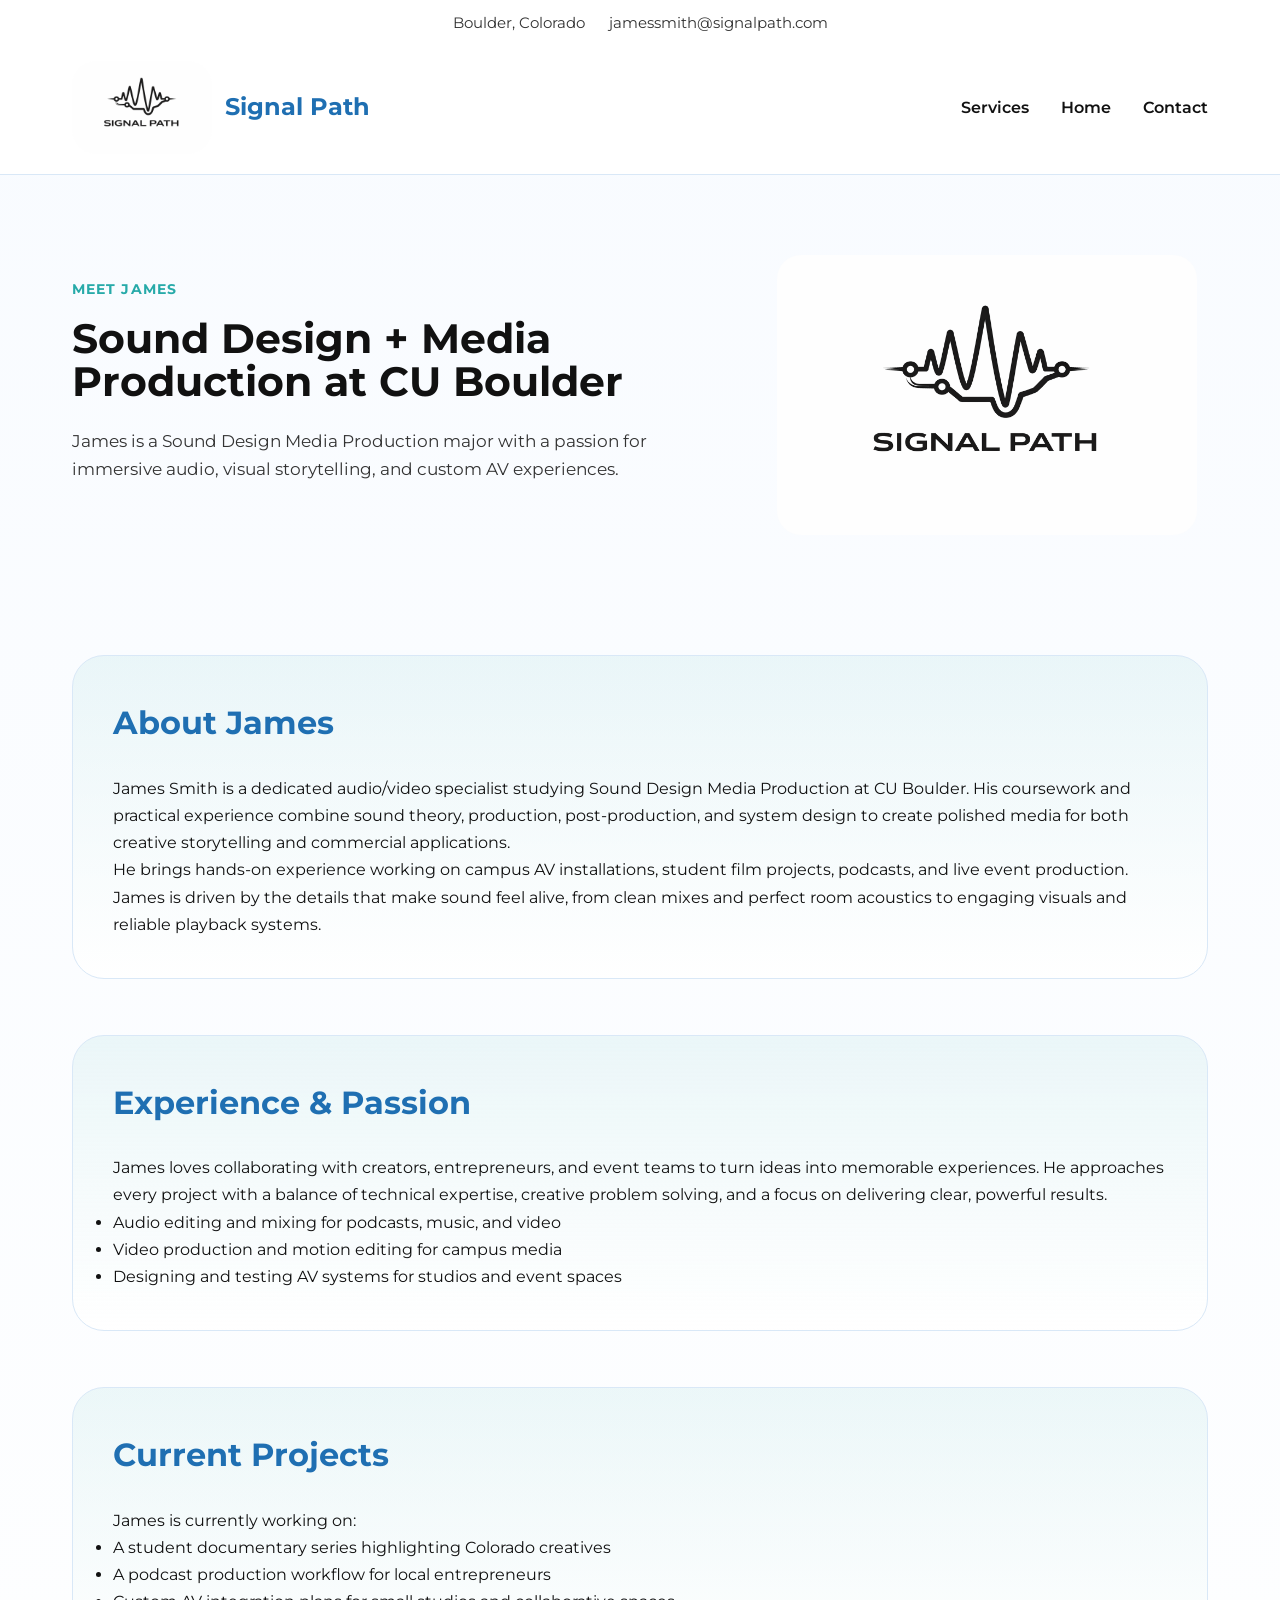
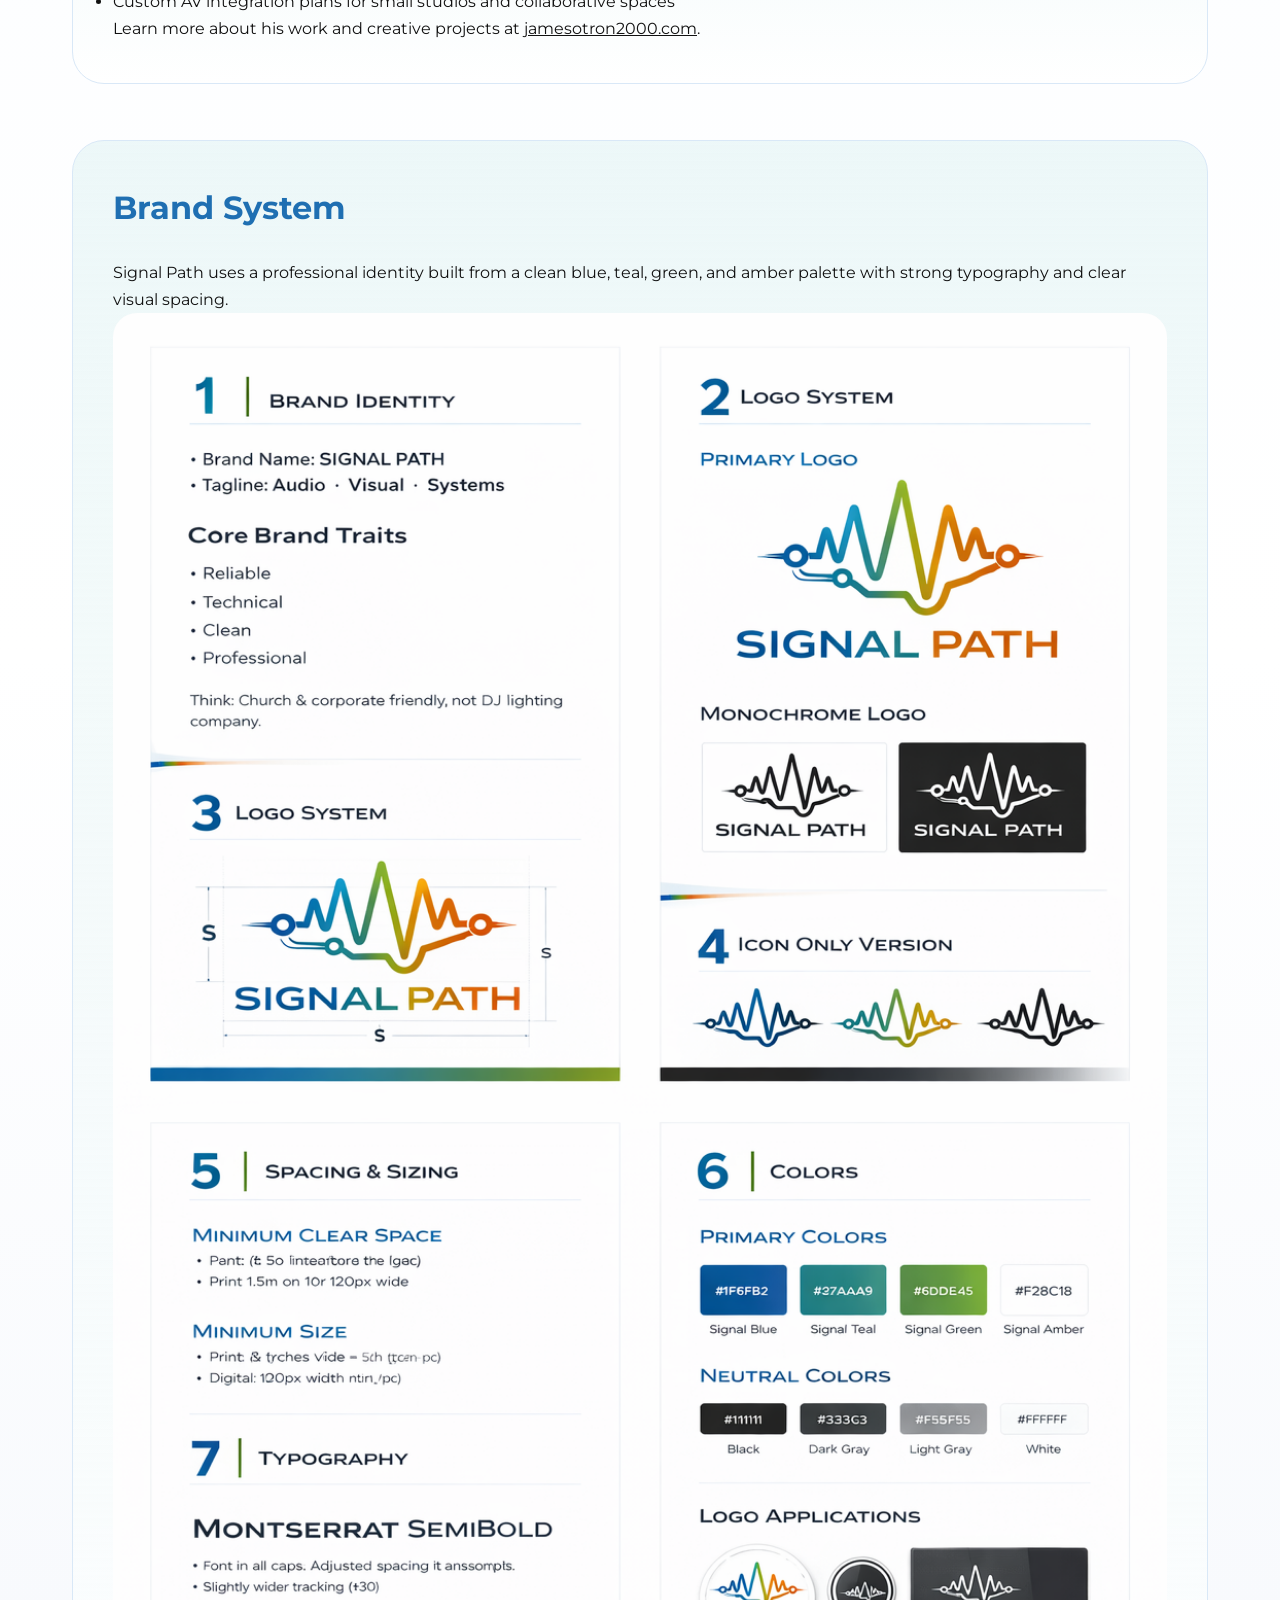
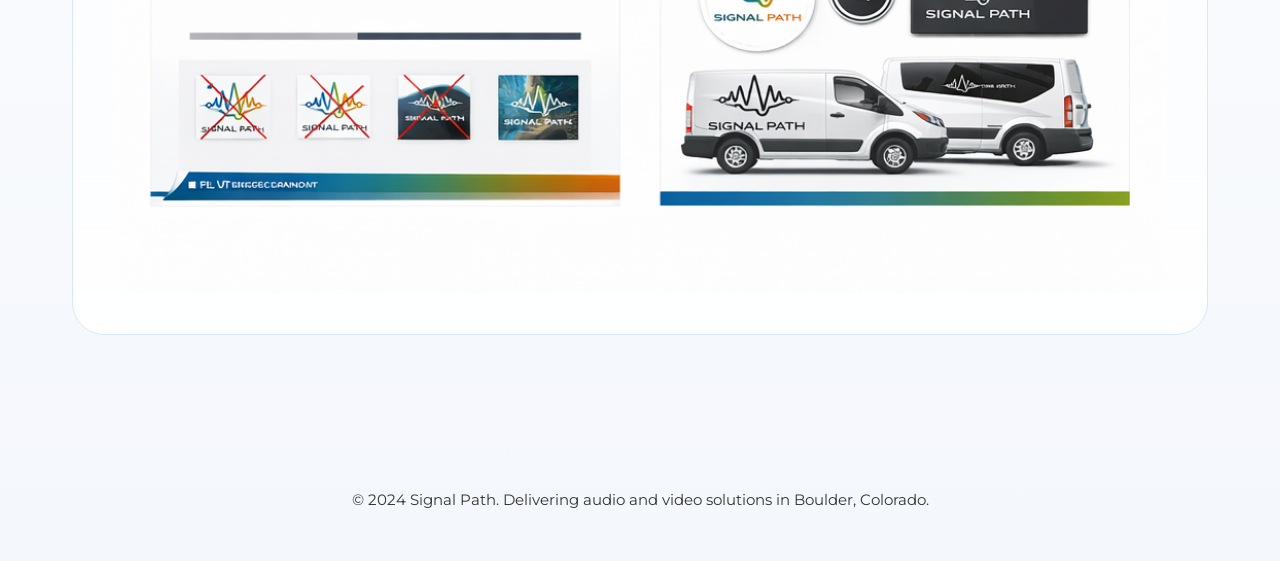
==== about.html @ b19c8df2 "push" ====
<!doctype html>
<html lang="en">
  <head>
    <meta charset="UTF-8" />
    <meta name="viewport" content="width=device-width, initial-scale=1.0" />
    <meta
      name="description"
      content="Meet James Smith, a Sound Design and Media Production major at CU Boulder, and learn about his experience, passion, and current AV projects."
    />
    <title>About James | Signal Path</title>
    <link rel="stylesheet" href="css/index.css" />
  </head>
  <body>
    <header>
      <div class="topbar">
        <span class="topbar__item">Boulder, Colorado</span>
        <span class="topbar__item">jamessmith@signalpath.com</span>
      </div>
      <nav class="navbar">
        <a class="brand" href="index.html">
          <img
            src="img/logo/Monochrome Logo.png"
            alt="Signal Path logo"
            class="brand-icon"
          />
          Signal Path
        </a>
        <ul class="nav-links">
          <li><a href="index.html#services">Services</a></li>
          <li><a href="index.html">Home</a></li>
          <li><a href="index.html#contact">Contact</a></li>
        </ul>
      </nav>
    </header>

    <main>
      <section class="hero">
        <div class="hero__content">
          <span class="eyebrow">Meet James</span>
          <h1>Sound Design + Media Production at CU Boulder</h1>
          <p>
            James is a Sound Design Media Production major with a passion for
            immersive audio, visual storytelling, and custom AV experiences.
          </p>
        </div>
        <div class="hero__visual">
          <img
            src="img/logo/Monochrome Logo.png"
            alt="Signal Path logo"
            class="hero__image"
          />
        </div>
      </section>

      <div class="container">
        <section class="feature-block">
          <h2>About James</h2>
          <p>
            James Smith is a dedicated audio/video specialist studying Sound
            Design Media Production at CU Boulder. His coursework and practical
            experience combine sound theory, production, post-production, and
            system design to create polished media for both creative
            storytelling and commercial applications.
          </p>
          <p>
            He brings hands-on experience working on campus AV installations,
            student film projects, podcasts, and live event production. James is
            driven by the details that make sound feel alive, from clean mixes
            and perfect room acoustics to engaging visuals and reliable playback
            systems.
          </p>
        </section>

        <section class="feature-block">
          <h2>Experience & Passion</h2>
          <p>
            James loves collaborating with creators, entrepreneurs, and event
            teams to turn ideas into memorable experiences. He approaches every
            project with a balance of technical expertise, creative problem
            solving, and a focus on delivering clear, powerful results.
          </p>
          <ul>
            <li>Audio editing and mixing for podcasts, music, and video</li>
            <li>Video production and motion editing for campus media</li>
            <li>
              Designing and testing AV systems for studios and event spaces
            </li>
          </ul>
        </section>

        <section class="feature-block">
          <h2>Current Projects</h2>
          <p>James is currently working on:</p>
          <ul>
            <li>
              A student documentary series highlighting Colorado creatives
            </li>
            <li>A podcast production workflow for local entrepreneurs</li>
            <li>
              Custom AV integration plans for small studios and collaborative
              spaces
            </li>
          </ul>
          <p>
            Learn more about his work and creative projects at
            <a
              href="https://jamesotron2000.com"
              target="_blank"
              rel="noopener noreferrer"
              >jamesotron2000.com</a
            >.
          </p>
        </section>

        <section class="feature-block">
          <h2>Brand System</h2>
          <p>
            Signal Path uses a professional identity built from a clean blue,
            teal, green, and amber palette with strong typography and clear
            visual spacing.
          </p>
          <div class="brand-image">
            <img src="img/logo/StyleGuide.png" alt="Signal Path style guide" />
          </div>
        </section>
      </div>
    </main>

    <footer>
      <p>
        &copy; 2024 Signal Path. Delivering audio and video solutions in
        Boulder, Colorado.
      </p>
    </footer>
  </body>
</html>
---- css/index.css ----
﻿@import url("https://fonts.googleapis.com/css2?family=Montserrat:wght@400;500;600;700&display=swap");

:root {
  font-family: "Montserrat", "Segoe UI", Tahoma, Geneva, Verdana, sans-serif;
  --bg: #ffffff;
  --surface: #ffffff;
  --surface-soft: #f5f5f5;
  --text: #111111;
  --muted: #333333;
  --primary: #1f6fb2;
  --accent: #27aaa9;
  --accent-warm: #f28c18;
  --accent-highlight: #6dde45;
  --border: #d9e8f7;
  --shadow: 0 18px 45px rgba(31, 111, 178, 0.12);
}

* {
  margin: 0;
  padding: 0;
  box-sizing: border-box;
}

html {
  scroll-behavior: smooth;
}

body {
  min-height: 100vh;
  background: linear-gradient(180deg, #f8fbff 0%, #ffffff 60%, #f4f7fc 100%);
  color: var(--text);
  line-height: 1.7;
}

a {
  color: inherit;
}

a:hover {
  color: var(--accent);
}

img {
  max-width: 100%;
  display: block;
}

header {
  position: sticky;
  top: 0;
  z-index: 100;
  backdrop-filter: blur(14px);
  background: rgba(255, 255, 255, 0.94);
  border-bottom: 1px solid var(--border);
}

.topbar {
  display: flex;
  justify-content: center;
  gap: 1.5rem;
  padding: 0.6rem 2rem;
  font-size: 0.95rem;
  color: var(--muted);
}

.navbar {
  max-width: 1200px;
  margin: 0 auto;
  display: flex;
  align-items: center;
  justify-content: space-between;
  gap: 1rem;
  padding: 1rem 2rem 1.25rem;
}

.brand {
  display: inline-flex;
  align-items: center;
  gap: 0.8rem;
  font-size: 1.5rem;
  font-weight: 700;
  color: var(--primary);
  text-decoration: none;
}

.nav-links {
  list-style: none;
  display: flex;
  gap: 2rem;
}

.nav-links a {
  text-decoration: none;
  color: var(--text);
  font-weight: 600;
  transition: color 0.25s ease;
}

.nav-links a:hover {
  color: var(--primary);
}

.hero {
  display: grid;
  grid-template-columns: 1.5fr 1fr;
  gap: 2rem;
  align-items: center;
  max-width: 1200px;
  margin: 0 auto;
  padding: 5rem 2rem 4rem;
}

.hero__content {
  color: var(--text);
}

.eyebrow {
  display: inline-block;
  margin-bottom: 1rem;
  color: var(--accent);
  font-weight: 700;
  letter-spacing: 0.08em;
  text-transform: uppercase;
  font-size: 0.85rem;
}

.hero h1 {
  font-size: clamp(2.4rem, 3.2vw, 4rem);
  line-height: 1.05;
  max-width: 55rem;
  margin-bottom: 1.5rem;
}

.hero p {
  max-width: 48rem;
  margin-bottom: 2rem;
  color: var(--muted);
  font-size: 1.05rem;
}

.hero__actions {
  display: flex;
  flex-wrap: wrap;
  gap: 1rem;
}

.cta-button,
.ghost-button {
  display: inline-flex;
  align-items: center;
  justify-content: center;
  border-radius: 999px;
  padding: 0.95rem 1.9rem;
  font-weight: 700;
  text-decoration: none;
  transition:
    transform 0.25s ease,
    background 0.25s ease,
    color 0.25s ease;
}

.cta-button {
  background: var(--primary);
  color: #ffffff;
  box-shadow: 0 16px 35px rgba(31, 111, 178, 0.2);
}

.ghost-button {
  border: 2px solid var(--primary);
  color: var(--primary);
  background: rgba(255, 255, 255, 0.94);
}

.cta-button:hover,
.ghost-button:hover {
  transform: translateY(-2px);
}

.hero__stats {
  display: grid;
  gap: 1rem;
}

.stat-card {
  background: rgba(255, 255, 255, 0.92);
  border: 1px solid rgba(15, 52, 96, 0.08);
  border-radius: 24px;
  padding: 1.5rem;
  box-shadow: var(--shadow);
  text-align: center;
}

.stat-card span {
  display: block;
  font-size: 2.2rem;
  font-weight: 800;
  color: var(--primary);
  margin-bottom: 0.4rem;
}

.stat-card p {
  color: var(--muted);
}

.container {
  max-width: 1200px;
  margin: 0 auto;
  padding: 0 2rem 4rem;
}

section {
  margin: 3.5rem 0;
}

h2 {
  color: var(--primary);
  font-size: clamp(2rem, 2.2vw, 2.6rem);
  margin-bottom: 1.5rem;
}

.services,
.feature-grid,
.about-grid,
.contact-grid {
  display: grid;
  gap: 1.6rem;
}

.services,
.feature-grid {
  grid-template-columns: repeat(3, minmax(0, 1fr));
}

.service-card,
.feature-card,
.contact-card,
.about-highlight {
  background: var(--surface);
  border-radius: 24px;
  padding: 2rem;
  box-shadow: var(--shadow);
}

.service-card h3,
.feature-card h3 {
  font-size: 1.35rem;
  margin-bottom: 1rem;
  color: var(--primary);
}

.service-card p,
.feature-card p,
.about-highlight p,
.contact-card p {
  color: var(--muted);
  line-height: 1.8;
}

.service-card:hover,
.feature-card:hover,
.contact-card:hover,
.about-highlight:hover {
  transform: translateY(-5px);
  transition: transform 0.25s ease;
}

.feature-block {
  background: linear-gradient(
    180deg,
    rgba(39, 170, 169, 0.08),
    rgba(255, 255, 255, 0.95)
  );
  border-radius: 32px;
  padding: 2.5rem;
  border: 1px solid var(--border);
}

.about-section {
  padding: 1rem 0;
}

.about-grid {
  grid-template-columns: 1.2fr 0.8fr;
  align-items: center;
}

.hero__visual,
.brand-image {
  display: grid;
  gap: 1.5rem;
}

.hero__image,
.brand-image img,
.brand-icon {
  width: 100%;
  height: auto;
  display: block;
  border-radius: 24px;
}

.hero__visual {
  max-width: 420px;
  margin: 0 auto;
}

.brand-icon {
  width: 140px;
}

.about-grid ul {
  list-style: none;
  display: grid;
  gap: 0.75rem;
  margin-top: 1.5rem;
}

.about-grid li {
  position: relative;
  padding-left: 1.5rem;
  color: var(--muted);
}

.about-grid li::before {
  content: "•";
  position: absolute;
  left: 0;
  color: var(--accent-warm);
  font-weight: 800;
}

.about-highlight {
  min-height: 100%;
  display: flex;
  align-items: center;
  justify-content: center;
  color: var(--text);
  font-size: 1.05rem;
  line-height: 1.9;
}

.contact-grid {
  grid-template-columns: 1.2fr 0.8fr;
}

.contact-card {
  display: flex;
  flex-direction: column;
  justify-content: space-between;
}

.contact-card h2,
.contact-card h3 {
  color: var(--primary);
  margin-bottom: 1rem;
}

.contact-card a {
  color: var(--primary);
  text-decoration: none;
}

.contact-cta {
  background: linear-gradient(180deg, #ffffff 0%, #eaf6ff 100%);
}

footer {
  padding: 2rem 2rem 3rem;
  text-align: center;
  color: var(--muted);
  font-size: 0.95rem;
}

@media (max-width: 980px) {
  .hero,
  .about-grid,
  .contact-grid,
  .services,
  .feature-grid {
    grid-template-columns: 1fr;
  }

  .navbar {
    flex-direction: column;
    align-items: flex-start;
  }

  .nav-links {
    flex-wrap: wrap;
    gap: 1rem;
  }
}

@media (max-width: 640px) {
  .topbar,
  .navbar,
  .hero,
  .hero__actions,
  .container {
    padding-left: 1.25rem;
    padding-right: 1.25rem;
  }

  .hero {
    padding-top: 3rem;
  }

  .hero__stats {
    grid-template-columns: repeat(2, minmax(0, 1fr));
  }

  .hero h1 {
    font-size: 2.4rem;
  }

  .hero__actions {
    flex-direction: column;
    align-items: stretch;
  }

  .cta-button,
  .ghost-button {
    width: 100%;
  }
}
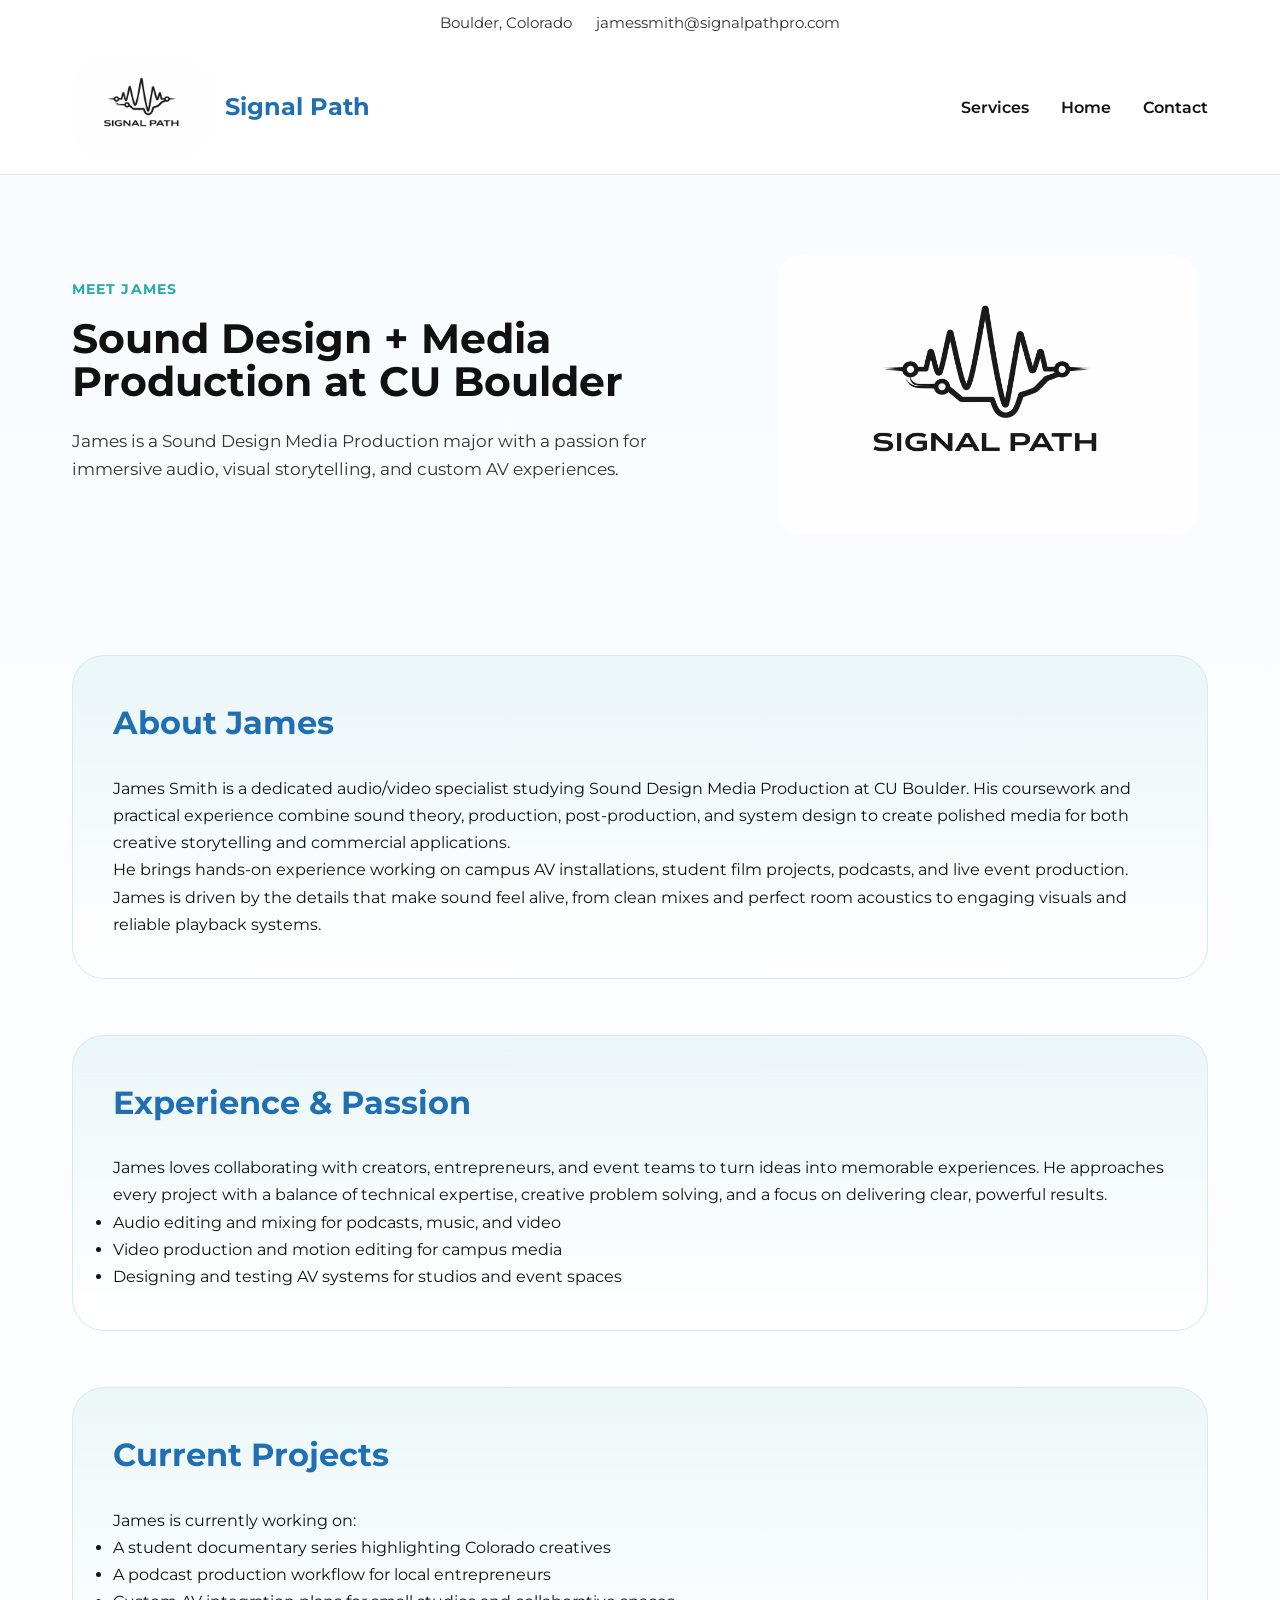
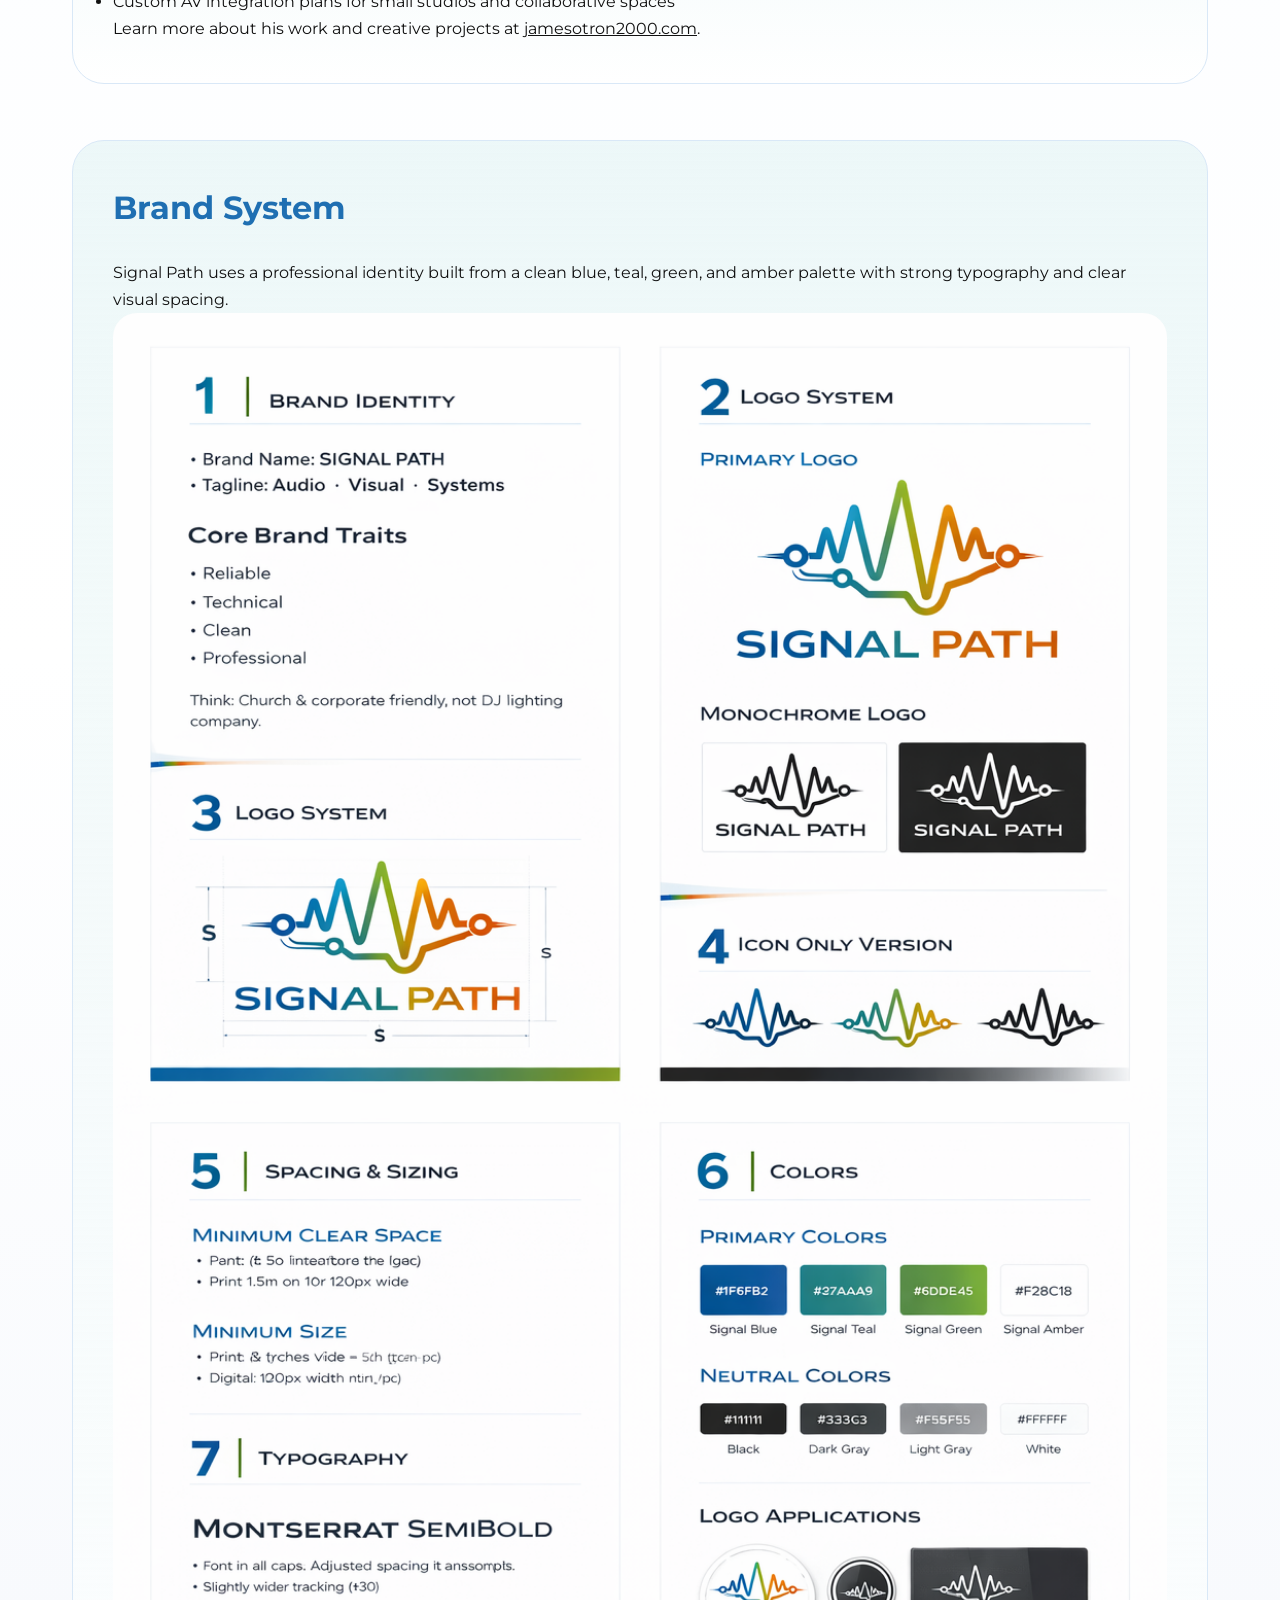
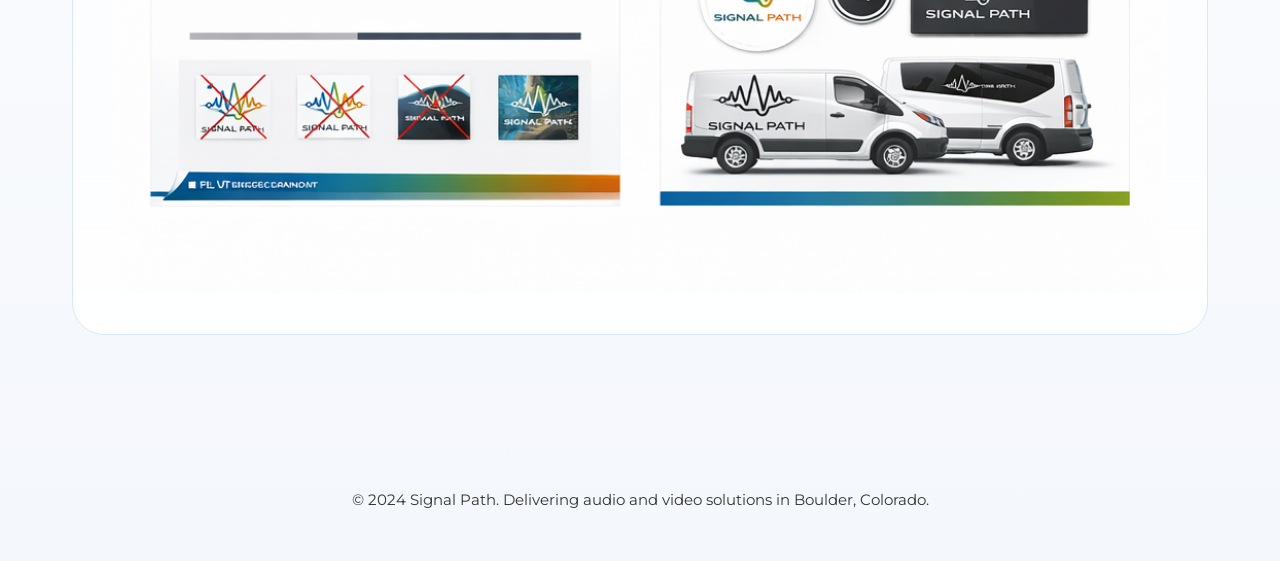
==== commit 44733cc3: "Fix website contact email domain" ====
--- a/about.html
+++ b/about.html
@@ -14,7 +14,7 @@
     <header>
       <div class="topbar">
         <span class="topbar__item">Boulder, Colorado</span>
-        <span class="topbar__item">jamessmith@signalpath.com</span>
+        <span class="topbar__item">jamessmith@signalpathpro.com</span>
       </div>
       <nav class="navbar">
         <a class="brand" href="index.html">
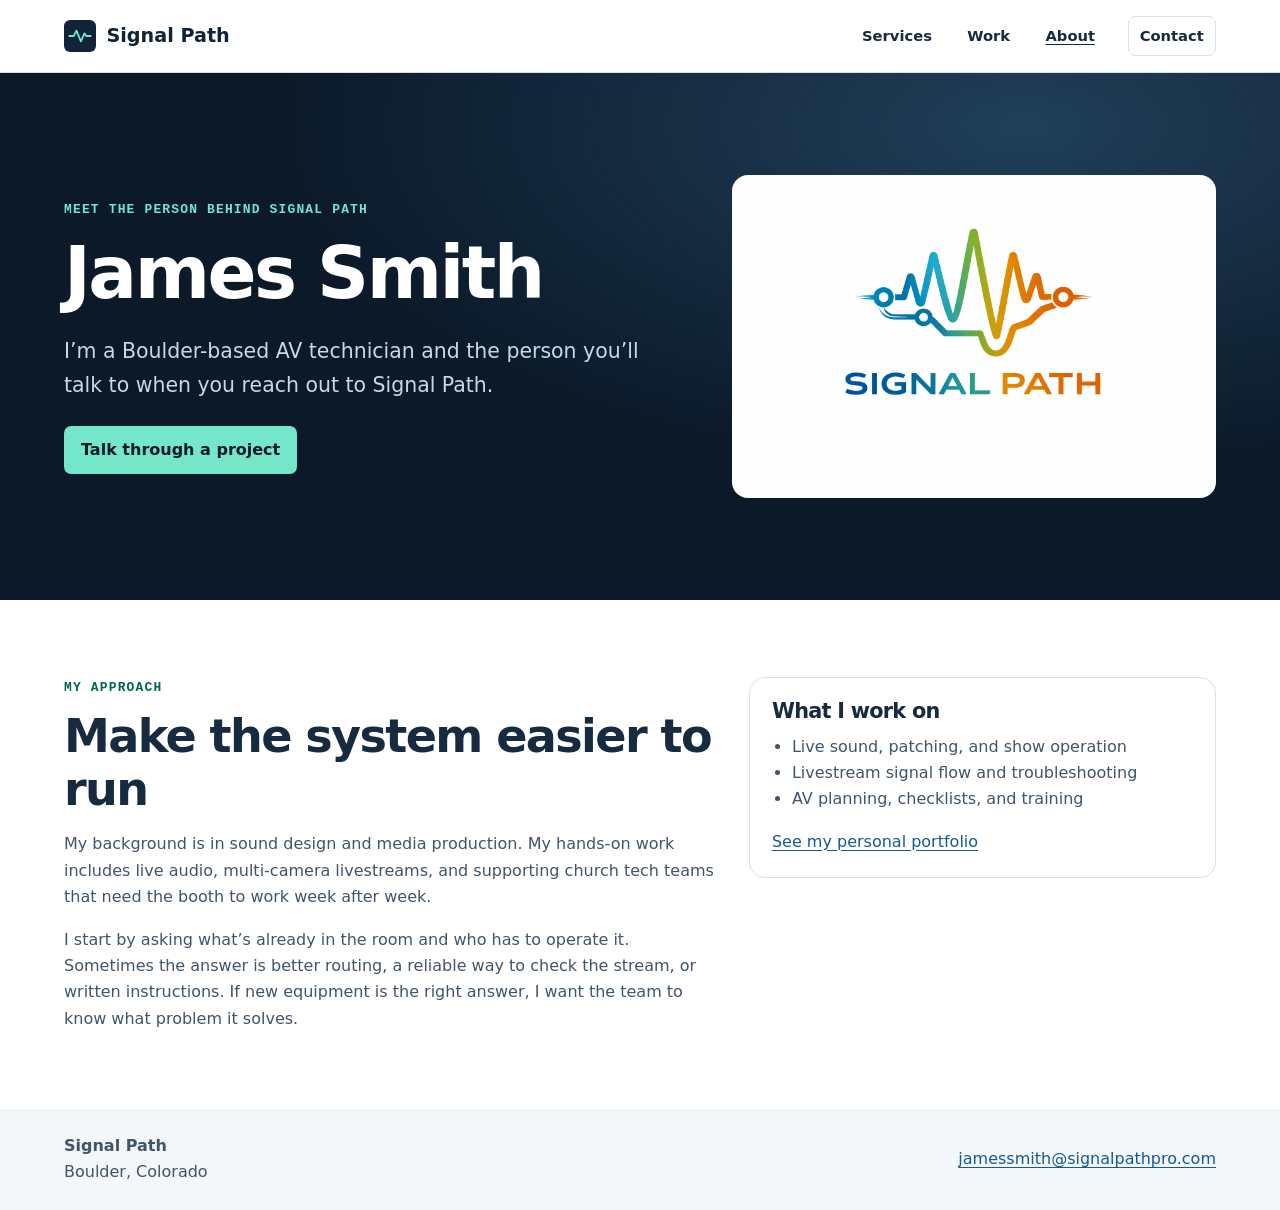
==== commit d31ab6d4: "Refresh Signal Path services, project examples, and contact flow" ====
--- a/about.html
+++ b/about.html
@@ -1,136 +1,77 @@
 <!doctype html>
 <html lang="en">
-  <head>
-    <meta charset="UTF-8" />
-    <meta name="viewport" content="width=device-width, initial-scale=1.0" />
-    <meta
-      name="description"
-      content="Meet James Smith, a Sound Design and Media Production major at CU Boulder, and learn about his experience, passion, and current AV projects."
-    />
-    <title>About James | Signal Path</title>
-    <link rel="stylesheet" href="css/index.css" />
-  </head>
-  <body>
-    <header>
-      <div class="topbar">
-        <span class="topbar__item">Boulder, Colorado</span>
-        <span class="topbar__item">jamessmith@signalpathpro.com</span>
+<head>
+  <meta charset="UTF-8">
+  <meta name="viewport" content="width=device-width, initial-scale=1">
+  <meta name="description" content="Meet James Smith, the Boulder-based AV technician behind Signal Path, and learn about his work in live sound, livestreaming, and AV training.">
+  <meta name="theme-color" content="#102338">
+  <meta property="og:type" content="website">
+  <meta property="og:site_name" content="Signal Path">
+  <meta property="og:title" content="James Smith | About Signal Path">
+  <meta property="og:description" content="Meet James Smith, the Boulder-based AV technician behind Signal Path, and learn about his work in live sound, livestreaming, and AV training.">
+  <meta property="og:url" content="https://signalpathpro.com/about.html">
+  <link rel="canonical" href="https://signalpathpro.com/about.html">
+  <title>James Smith | About Signal Path</title>
+  <link rel="icon" href="img/logo/Monochrome%20Logo.png" type="image/png">
+  <link rel="stylesheet" href="css/index.css">
+</head>
+<body>
+  <a href="#main" class="skip">Skip to content</a>
+  <header class="site-header">
+    <nav class="wrap nav" aria-label="Main">
+      <a class="wordmark" href="index.html">
+        <svg viewBox="0 0 36 36" width="32" height="32" aria-hidden="true" focusable="false">
+          <rect width="36" height="36" rx="7" fill="#102338"/>
+          <path d="M6 18h5l3-6 5 12 4-9 2 3h5" fill="none" stroke="#74e6ca" stroke-width="2" stroke-linecap="round" stroke-linejoin="round"/>
+        </svg>
+        <span>Signal Path</span>
+      </a>
+      <ul class="nav-links">
+        <li><a href="index.html#services">Services</a></li>
+        <li><a href="index.html#work">Work</a></li>
+        <li><a href="about.html" aria-current="page">About</a></li>
+        <li><a class="nav-cta" href="index.html#contact">Contact</a></li>
+      </ul>
+    </nav>
+  </header>
+  <main id="main">
+    <section class="hero about-hero" aria-labelledby="hero-title">
+      <div class="wrap hero-grid">
+        <div class="hero-copy">
+          <p class="eyebrow">Meet the person behind Signal Path</p>
+          <h1 id="hero-title">James Smith</h1>
+          <p class="lede">I’m a Boulder-based AV technician and the person you’ll talk to when you reach out to Signal Path.</p>
+          <div class="actions"><a class="button primary" href="index.html#contact">Talk through a project</a></div>
+        </div>
+        <div class="about-visual">
+          <img src="img/logo/Color%20Logo.png" width="1536" height="1024" alt="Signal Path logo">
+        </div>
       </div>
-      <nav class="navbar">
-        <a class="brand" href="index.html">
-          <img
-            src="img/logo/Monochrome Logo.png"
-            alt="Signal Path logo"
-            class="brand-icon"
-          />
-          Signal Path
-        </a>
-        <ul class="nav-links">
-          <li><a href="index.html#services">Services</a></li>
-          <li><a href="index.html">Home</a></li>
-          <li><a href="index.html#contact">Contact</a></li>
+    </section>
+
+    <section class="wrap section about-body" aria-labelledby="about-title">
+      <div>
+        <p class="eyebrow">My approach</p>
+        <h2 id="about-title">Make the system easier to run</h2>
+        <p>My background is in sound design and media production. My hands-on work includes live audio, multi-camera livestreams, and supporting church tech teams that need the booth to work week after week.</p>
+        <p>I start by asking what’s already in the room and who has to operate it. Sometimes the answer is better routing, a reliable way to check the stream, or written instructions. If new equipment is the right answer, I want the team to know what problem it solves.</p>
+      </div>
+      <aside class="card">
+        <h3>What I work on</h3>
+        <ul class="plain-list">
+          <li>Live sound, patching, and show operation</li>
+          <li>Livestream signal flow and troubleshooting</li>
+          <li>AV planning, checklists, and training</li>
         </ul>
-      </nav>
-    </header>
-
-    <main>
-      <section class="hero">
-        <div class="hero__content">
-          <span class="eyebrow">Meet James</span>
-          <h1>Sound Design + Media Production at CU Boulder</h1>
-          <p>
-            James is a Sound Design Media Production major with a passion for
-            immersive audio, visual storytelling, and custom AV experiences.
-          </p>
-        </div>
-        <div class="hero__visual">
-          <img
-            src="img/logo/Monochrome Logo.png"
-            alt="Signal Path logo"
-            class="hero__image"
-          />
-        </div>
-      </section>
-
-      <div class="container">
-        <section class="feature-block">
-          <h2>About James</h2>
-          <p>
-            James Smith is a dedicated audio/video specialist studying Sound
-            Design Media Production at CU Boulder. His coursework and practical
-            experience combine sound theory, production, post-production, and
-            system design to create polished media for both creative
-            storytelling and commercial applications.
-          </p>
-          <p>
-            He brings hands-on experience working on campus AV installations,
-            student film projects, podcasts, and live event production. James is
-            driven by the details that make sound feel alive, from clean mixes
-            and perfect room acoustics to engaging visuals and reliable playback
-            systems.
-          </p>
-        </section>
-
-        <section class="feature-block">
-          <h2>Experience & Passion</h2>
-          <p>
-            James loves collaborating with creators, entrepreneurs, and event
-            teams to turn ideas into memorable experiences. He approaches every
-            project with a balance of technical expertise, creative problem
-            solving, and a focus on delivering clear, powerful results.
-          </p>
-          <ul>
-            <li>Audio editing and mixing for podcasts, music, and video</li>
-            <li>Video production and motion editing for campus media</li>
-            <li>
-              Designing and testing AV systems for studios and event spaces
-            </li>
-          </ul>
-        </section>
-
-        <section class="feature-block">
-          <h2>Current Projects</h2>
-          <p>James is currently working on:</p>
-          <ul>
-            <li>
-              A student documentary series highlighting Colorado creatives
-            </li>
-            <li>A podcast production workflow for local entrepreneurs</li>
-            <li>
-              Custom AV integration plans for small studios and collaborative
-              spaces
-            </li>
-          </ul>
-          <p>
-            Learn more about his work and creative projects at
-            <a
-              href="https://jamesotron2000.com"
-              target="_blank"
-              rel="noopener noreferrer"
-              >jamesotron2000.com</a
-            >.
-          </p>
-        </section>
-
-        <section class="feature-block">
-          <h2>Brand System</h2>
-          <p>
-            Signal Path uses a professional identity built from a clean blue,
-            teal, green, and amber palette with strong typography and clear
-            visual spacing.
-          </p>
-          <div class="brand-image">
-            <img src="img/logo/StyleGuide.png" alt="Signal Path style guide" />
-          </div>
-        </section>
-      </div>
-    </main>
-
-    <footer>
-      <p>
-        &copy; 2024 Signal Path. Delivering audio and video solutions in
-        Boulder, Colorado.
-      </p>
-    </footer>
-  </body>
+        <p><a href="https://jamesotron2000.com">See my personal portfolio</a></p>
+      </aside>
+    </section>
+  </main>
+  <footer class="site-footer">
+    <div class="wrap footer-inner">
+      <div><strong>Signal Path</strong><br>Boulder, Colorado</div>
+      <a href="mailto:jamessmith@signalpathpro.com">jamessmith@signalpathpro.com</a>
+    </div>
+  </footer>
+</body>
 </html>
--- a/css/index.css
+++ b/css/index.css
@@ -1,425 +1,95 @@
-﻿@import url("https://fonts.googleapis.com/css2?family=Montserrat:wght@400;500;600;700&display=swap");
-
 :root {
-  font-family: "Montserrat", "Segoe UI", Tahoma, Geneva, Verdana, sans-serif;
-  --bg: #ffffff;
-  --surface: #ffffff;
-  --surface-soft: #f5f5f5;
-  --text: #111111;
-  --muted: #333333;
-  --primary: #1f6fb2;
-  --accent: #27aaa9;
-  --accent-warm: #f28c18;
-  --accent-highlight: #6dde45;
-  --border: #d9e8f7;
-  --shadow: 0 18px 45px rgba(31, 111, 178, 0.12);
+  color-scheme: light;
+  font-family: system-ui, -apple-system, BlinkMacSystemFont, "Segoe UI", sans-serif;
+  --navy: #102338;
+  --navy-deep: #0b1929;
+  --ink: #162b3f;
+  --muted: #40556a;
+  --paper: #f3f7f9;
+  --white: #fff;
+  --line: #d6e1e7;
+  --blue: #145a94;
+  --teal: #006654;
+  --mint: #74e6ca;
+  --radius: 1rem;
 }
 
-* {
-  margin: 0;
-  padding: 0;
-  box-sizing: border-box;
+*, *::before, *::after { box-sizing: border-box; }
+html { scroll-padding-top: 6rem; }
+body { margin: 0; background: var(--white); color: var(--ink); line-height: 1.65; }
+a { color: var(--blue); text-underline-offset: .2em; }
+a:hover { text-decoration-thickness: 2px; }
+a:focus-visible, summary:focus-visible { outline: 3px solid #147cb5; outline-offset: 4px; }
+.hero a:focus-visible, .contact-panel a:focus-visible { outline-color: var(--mint); }
+img, svg { display: block; max-width: 100%; }
+p, h1, h2, h3, ul, ol { margin: 0; }
+h1, h2, h3 { line-height: 1.14; letter-spacing: -.035em; }
+h1 { font-size: clamp(2.65rem, 5.65vw, 5.5rem); max-width: 14ch; }
+h2 { font-size: clamp(2rem, 3.6vw, 3.1rem); max-width: 22ch; }
+h3 { font-size: 1.3rem; }
+.wrap { width: min(100% - 3rem, 72rem); margin-inline: auto; }
+.skip { position: fixed; z-index: 3; top: .5rem; left: .6rem; transform: translateY(-150%); padding: .65rem 1rem; background: var(--white); }
+.skip:focus { transform: translateY(0); }
+.site-header { position: sticky; top: 0; z-index: 2; background: var(--white); border-bottom: 1px solid var(--line); }
+.nav { min-height: 4.5rem; display: flex; align-items: center; justify-content: space-between; gap: 1rem; }
+.wordmark { display: inline-flex; gap: .65rem; align-items: center; color: var(--navy); font-weight: 800; text-decoration: none; font-size: 1.2rem; white-space: nowrap; }
+.nav-links { display: flex; align-items: center; flex-wrap: wrap; gap: .25rem clamp(.35rem, 2.4vw, 1.85rem); list-style: none; padding: 0; }
+.nav-links a { display: inline-block; padding: .4rem .18rem; color: var(--ink); text-decoration: none; font-size: .92rem; font-weight: 650; }
+.nav-links a:hover, .nav-links a[aria-current="page"] { text-decoration: underline; }
+.nav-links .nav-cta { padding-inline: .7rem; border: 1px solid var(--line); border-radius: .45rem; }
+.hero { background: radial-gradient(ellipse at 80% 10%, #203f59 0, transparent 52%), var(--navy-deep); color: var(--white); }
+.hero-grid { display: grid; grid-template-columns: 1.25fr 1fr; align-items: center; gap: clamp(2rem, 5vw, 5rem); padding-block: clamp(3.5rem, 8vw, 7rem); }
+.eyebrow, .number, .diagram-label, .diagram-key { font-family: ui-monospace, Consolas, monospace; font-size: .81rem; text-transform: uppercase; font-weight: 750; letter-spacing: .09em; }
+.eyebrow { color: var(--teal); margin-bottom: .75rem; }
+.hero .eyebrow, .contact-panel .eyebrow { color: var(--mint); }
+.lede { color: #c6d9e6; font-size: clamp(1.1rem, 1.7vw, 1.28rem); margin-top: 1.25rem; max-width: 48ch; }
+.actions, .contact-actions { display: flex; align-items: flex-start; flex-wrap: wrap; gap: .75rem; margin-top: 1.5rem; }
+.button { display: inline-flex; justify-content: center; align-items: center; min-height: 2.95rem; padding: .6rem 1rem; border: 1px solid transparent; border-radius: .45rem; font-weight: 750; text-align: center; text-decoration: none; }
+.button:hover { text-decoration: underline; }
+.primary { color: var(--navy-deep); background: var(--mint); }
+.outline { color: var(--white); border-color: #68859b; }
+.signal-visual { padding: 1.25rem; border: 1px solid #45667e; border-radius: var(--radius); background: #142a3e; }
+.signal-visual svg { width: 100%; margin-block: 1rem; }
+.diagram-label, .diagram-key { display: flex; align-items: center; gap: .55rem; color: #c6d9e6; }
+.diagram-label > span { width: .45rem; aspect-ratio: 1; background: var(--mint); border-radius: 100%; }
+.diagram-label small { margin-left: auto; font-size: inherit; }
+.diagram-key { justify-content: space-between; gap: .35rem; font-size: clamp(.55rem, 1.2vw, .73rem); }
+.section { padding-block: clamp(2.85rem, 6vw, 5.25rem); }
+.band { background: var(--paper); }
+.cards { display: grid; grid-template-columns: repeat(3, minmax(0, 1fr)); gap: 1rem; margin-top: 1.5rem; }
+.card { padding: 1.35rem; border: 1px solid var(--line); border-radius: var(--radius); background: var(--white); }
+.card h3 { margin-bottom: .65rem; }
+.card p:not(.number, .tag), .steps p, .questions p, .about-body p:not(.eyebrow), .service-note { color: var(--muted); }
+.number, .tag { color: var(--teal); margin-bottom: .75rem; }
+.tag { font-size: .83rem; font-weight: 700; }
+.service-note, .about-body p:not(.eyebrow) { margin-top: 1rem; }
+.steps { list-style: none; padding: 0; counter-reset: step; display: grid; grid-template-columns: repeat(3, minmax(0, 1fr)); gap: 1.4rem; margin-top: 1.5rem; }
+.steps li { border-top: 2px solid var(--line); padding-top: .85rem; counter-increment: step; }
+.steps li::before { content: "0" counter(step); color: var(--teal); font: 750 .85rem ui-monospace, monospace; display: block; margin-bottom: .65rem; }
+.steps p { margin-top: .55rem; }
+.faq-layout, .about-body { display: grid; grid-template-columns: minmax(0, 1fr) minmax(0, 1.35fr); gap: 2rem; align-items: start; }
+.questions details { border-top: 1px solid #becdd7; padding: .8rem 0; }
+.questions details:last-child { border-bottom: 1px solid #becdd7; }
+.questions summary { cursor: pointer; font-weight: 700; }
+.questions p { margin: .45rem 0 .15rem 1.2rem; }
+.contact-panel { background: var(--navy); color: var(--white); border-radius: var(--radius); padding: clamp(1.3rem, 4vw, 3rem); display: grid; grid-template-columns: 1.5fr 1fr; gap: 1rem 2rem; align-items: center; }
+.contact-panel p:not(.eyebrow) { color: #c6d9e6; margin-top: .75rem; max-width: 52ch; }
+.contact-actions { flex-direction: column; margin-top: 0; }
+.contact-actions a:not(.button) { color: var(--white); overflow-wrap: anywhere; }
+.site-footer { padding: 1.5rem 0; background: var(--paper); }
+.footer-inner { display: flex; flex-wrap: wrap; align-items: center; justify-content: space-between; gap: .75rem; color: var(--muted); }
+.footer-inner a { overflow-wrap: anywhere; }
+.about-hero h1 { max-width: none; }
+.about-visual img { border-radius: var(--radius); height: auto; }
+.about-body { grid-template-columns: minmax(0, 1.4fr) minmax(0, 1fr); }
+.plain-list { padding-left: 1.25rem; color: var(--muted); }
+@media (max-width: 47rem) {
+  .hero-grid, .cards, .steps, .faq-layout, .contact-panel, .about-body { grid-template-columns: 1fr; }
+  .signal-visual, .about-visual { max-width: 30rem; }
 }
-
-html {
-  scroll-behavior: smooth;
+@media (max-width: 33rem) {
+  .wrap { width: calc(100% - 2rem); }
+  .site-header { position: static; }
+  html { scroll-padding-top: .75rem; }
+  .nav { align-items: flex-start; flex-direction: column; gap: .35rem; padding-block: .65rem; }
 }
-
-body {
-  min-height: 100vh;
-  background: linear-gradient(180deg, #f8fbff 0%, #ffffff 60%, #f4f7fc 100%);
-  color: var(--text);
-  line-height: 1.7;
-}
-
-a {
-  color: inherit;
-}
-
-a:hover {
-  color: var(--accent);
-}
-
-img {
-  max-width: 100%;
-  display: block;
-}
-
-header {
-  position: sticky;
-  top: 0;
-  z-index: 100;
-  backdrop-filter: blur(14px);
-  background: rgba(255, 255, 255, 0.94);
-  border-bottom: 1px solid var(--border);
-}
-
-.topbar {
-  display: flex;
-  justify-content: center;
-  gap: 1.5rem;
-  padding: 0.6rem 2rem;
-  font-size: 0.95rem;
-  color: var(--muted);
-}
-
-.navbar {
-  max-width: 1200px;
-  margin: 0 auto;
-  display: flex;
-  align-items: center;
-  justify-content: space-between;
-  gap: 1rem;
-  padding: 1rem 2rem 1.25rem;
-}
-
-.brand {
-  display: inline-flex;
-  align-items: center;
-  gap: 0.8rem;
-  font-size: 1.5rem;
-  font-weight: 700;
-  color: var(--primary);
-  text-decoration: none;
-}
-
-.nav-links {
-  list-style: none;
-  display: flex;
-  gap: 2rem;
-}
-
-.nav-links a {
-  text-decoration: none;
-  color: var(--text);
-  font-weight: 600;
-  transition: color 0.25s ease;
-}
-
-.nav-links a:hover {
-  color: var(--primary);
-}
-
-.hero {
-  display: grid;
-  grid-template-columns: 1.5fr 1fr;
-  gap: 2rem;
-  align-items: center;
-  max-width: 1200px;
-  margin: 0 auto;
-  padding: 5rem 2rem 4rem;
-}
-
-.hero__content {
-  color: var(--text);
-}
-
-.eyebrow {
-  display: inline-block;
-  margin-bottom: 1rem;
-  color: var(--accent);
-  font-weight: 700;
-  letter-spacing: 0.08em;
-  text-transform: uppercase;
-  font-size: 0.85rem;
-}
-
-.hero h1 {
-  font-size: clamp(2.4rem, 3.2vw, 4rem);
-  line-height: 1.05;
-  max-width: 55rem;
-  margin-bottom: 1.5rem;
-}
-
-.hero p {
-  max-width: 48rem;
-  margin-bottom: 2rem;
-  color: var(--muted);
-  font-size: 1.05rem;
-}
-
-.hero__actions {
-  display: flex;
-  flex-wrap: wrap;
-  gap: 1rem;
-}
-
-.cta-button,
-.ghost-button {
-  display: inline-flex;
-  align-items: center;
-  justify-content: center;
-  border-radius: 999px;
-  padding: 0.95rem 1.9rem;
-  font-weight: 700;
-  text-decoration: none;
-  transition:
-    transform 0.25s ease,
-    background 0.25s ease,
-    color 0.25s ease;
-}
-
-.cta-button {
-  background: var(--primary);
-  color: #ffffff;
-  box-shadow: 0 16px 35px rgba(31, 111, 178, 0.2);
-}
-
-.ghost-button {
-  border: 2px solid var(--primary);
-  color: var(--primary);
-  background: rgba(255, 255, 255, 0.94);
-}
-
-.cta-button:hover,
-.ghost-button:hover {
-  transform: translateY(-2px);
-}
-
-.hero__stats {
-  display: grid;
-  gap: 1rem;
-}
-
-.stat-card {
-  background: rgba(255, 255, 255, 0.92);
-  border: 1px solid rgba(15, 52, 96, 0.08);
-  border-radius: 24px;
-  padding: 1.5rem;
-  box-shadow: var(--shadow);
-  text-align: center;
-}
-
-.stat-card span {
-  display: block;
-  font-size: 2.2rem;
-  font-weight: 800;
-  color: var(--primary);
-  margin-bottom: 0.4rem;
-}
-
-.stat-card p {
-  color: var(--muted);
-}
-
-.container {
-  max-width: 1200px;
-  margin: 0 auto;
-  padding: 0 2rem 4rem;
-}
-
-section {
-  margin: 3.5rem 0;
-}
-
-h2 {
-  color: var(--primary);
-  font-size: clamp(2rem, 2.2vw, 2.6rem);
-  margin-bottom: 1.5rem;
-}
-
-.services,
-.feature-grid,
-.about-grid,
-.contact-grid {
-  display: grid;
-  gap: 1.6rem;
-}
-
-.services,
-.feature-grid {
-  grid-template-columns: repeat(3, minmax(0, 1fr));
-}
-
-.service-card,
-.feature-card,
-.contact-card,
-.about-highlight {
-  background: var(--surface);
-  border-radius: 24px;
-  padding: 2rem;
-  box-shadow: var(--shadow);
-}
-
-.service-card h3,
-.feature-card h3 {
-  font-size: 1.35rem;
-  margin-bottom: 1rem;
-  color: var(--primary);
-}
-
-.service-card p,
-.feature-card p,
-.about-highlight p,
-.contact-card p {
-  color: var(--muted);
-  line-height: 1.8;
-}
-
-.service-card:hover,
-.feature-card:hover,
-.contact-card:hover,
-.about-highlight:hover {
-  transform: translateY(-5px);
-  transition: transform 0.25s ease;
-}
-
-.feature-block {
-  background: linear-gradient(
-    180deg,
-    rgba(39, 170, 169, 0.08),
-    rgba(255, 255, 255, 0.95)
-  );
-  border-radius: 32px;
-  padding: 2.5rem;
-  border: 1px solid var(--border);
-}
-
-.about-section {
-  padding: 1rem 0;
-}
-
-.about-grid {
-  grid-template-columns: 1.2fr 0.8fr;
-  align-items: center;
-}
-
-.hero__visual,
-.brand-image {
-  display: grid;
-  gap: 1.5rem;
-}
-
-.hero__image,
-.brand-image img,
-.brand-icon {
-  width: 100%;
-  height: auto;
-  display: block;
-  border-radius: 24px;
-}
-
-.hero__visual {
-  max-width: 420px;
-  margin: 0 auto;
-}
-
-.brand-icon {
-  width: 140px;
-}
-
-.about-grid ul {
-  list-style: none;
-  display: grid;
-  gap: 0.75rem;
-  margin-top: 1.5rem;
-}
-
-.about-grid li {
-  position: relative;
-  padding-left: 1.5rem;
-  color: var(--muted);
-}
-
-.about-grid li::before {
-  content: "•";
-  position: absolute;
-  left: 0;
-  color: var(--accent-warm);
-  font-weight: 800;
-}
-
-.about-highlight {
-  min-height: 100%;
-  display: flex;
-  align-items: center;
-  justify-content: center;
-  color: var(--text);
-  font-size: 1.05rem;
-  line-height: 1.9;
-}
-
-.contact-grid {
-  grid-template-columns: 1.2fr 0.8fr;
-}
-
-.contact-card {
-  display: flex;
-  flex-direction: column;
-  justify-content: space-between;
-}
-
-.contact-card h2,
-.contact-card h3 {
-  color: var(--primary);
-  margin-bottom: 1rem;
-}
-
-.contact-card a {
-  color: var(--primary);
-  text-decoration: none;
-}
-
-.contact-cta {
-  background: linear-gradient(180deg, #ffffff 0%, #eaf6ff 100%);
-}
-
-footer {
-  padding: 2rem 2rem 3rem;
-  text-align: center;
-  color: var(--muted);
-  font-size: 0.95rem;
-}
-
-@media (max-width: 980px) {
-  .hero,
-  .about-grid,
-  .contact-grid,
-  .services,
-  .feature-grid {
-    grid-template-columns: 1fr;
-  }
-
-  .navbar {
-    flex-direction: column;
-    align-items: flex-start;
-  }
-
-  .nav-links {
-    flex-wrap: wrap;
-    gap: 1rem;
-  }
-}
-
-@media (max-width: 640px) {
-  .topbar,
-  .navbar,
-  .hero,
-  .hero__actions,
-  .container {
-    padding-left: 1.25rem;
-    padding-right: 1.25rem;
-  }
-
-  .hero {
-    padding-top: 3rem;
-  }
-
-  .hero__stats {
-    grid-template-columns: repeat(2, minmax(0, 1fr));
-  }
-
-  .hero h1 {
-    font-size: 2.4rem;
-  }
-
-  .hero__actions {
-    flex-direction: column;
-    align-items: stretch;
-  }
-
-  .cta-button,
-  .ghost-button {
-    width: 100%;
-  }
-}
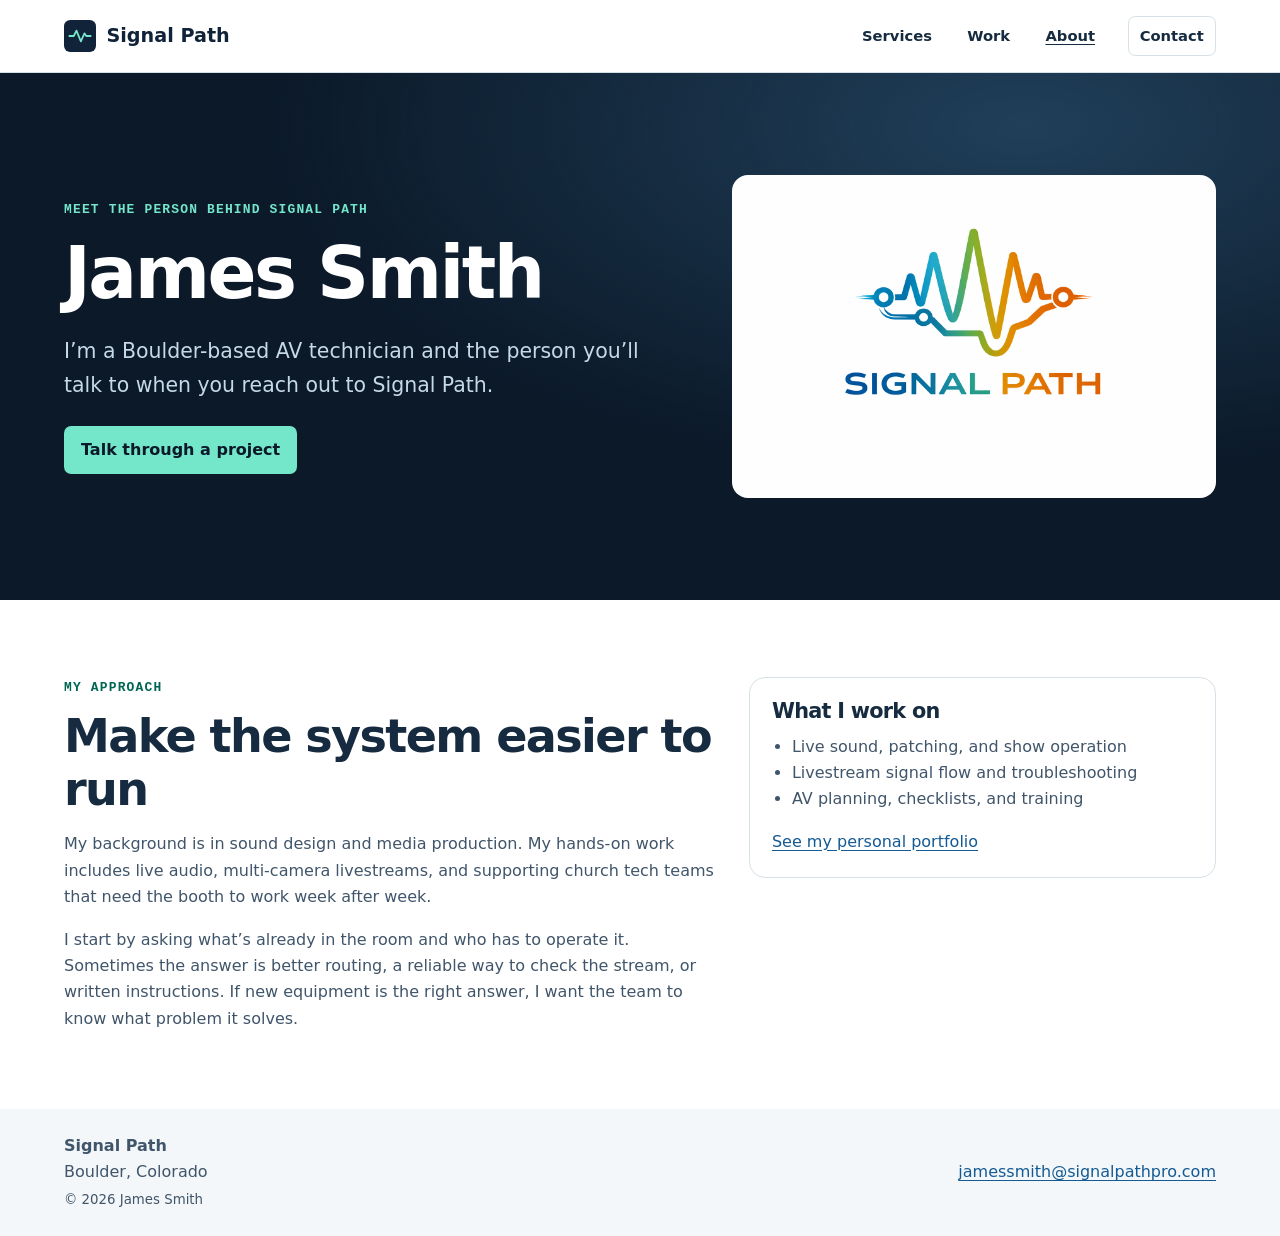
==== commit ccb551bd: "Add consistent James Smith copyright notice" ====
--- a/about.html
+++ b/about.html
@@ -69,7 +69,7 @@
   </main>
   <footer class="site-footer">
     <div class="wrap footer-inner">
-      <div><strong>Signal Path</strong><br>Boulder, Colorado</div>
+      <div><strong>Signal Path</strong><br>Boulder, Colorado<br><small>&copy; 2026 James Smith</small></div>
       <a href="mailto:jamessmith@signalpathpro.com">jamessmith@signalpathpro.com</a>
     </div>
   </footer>
